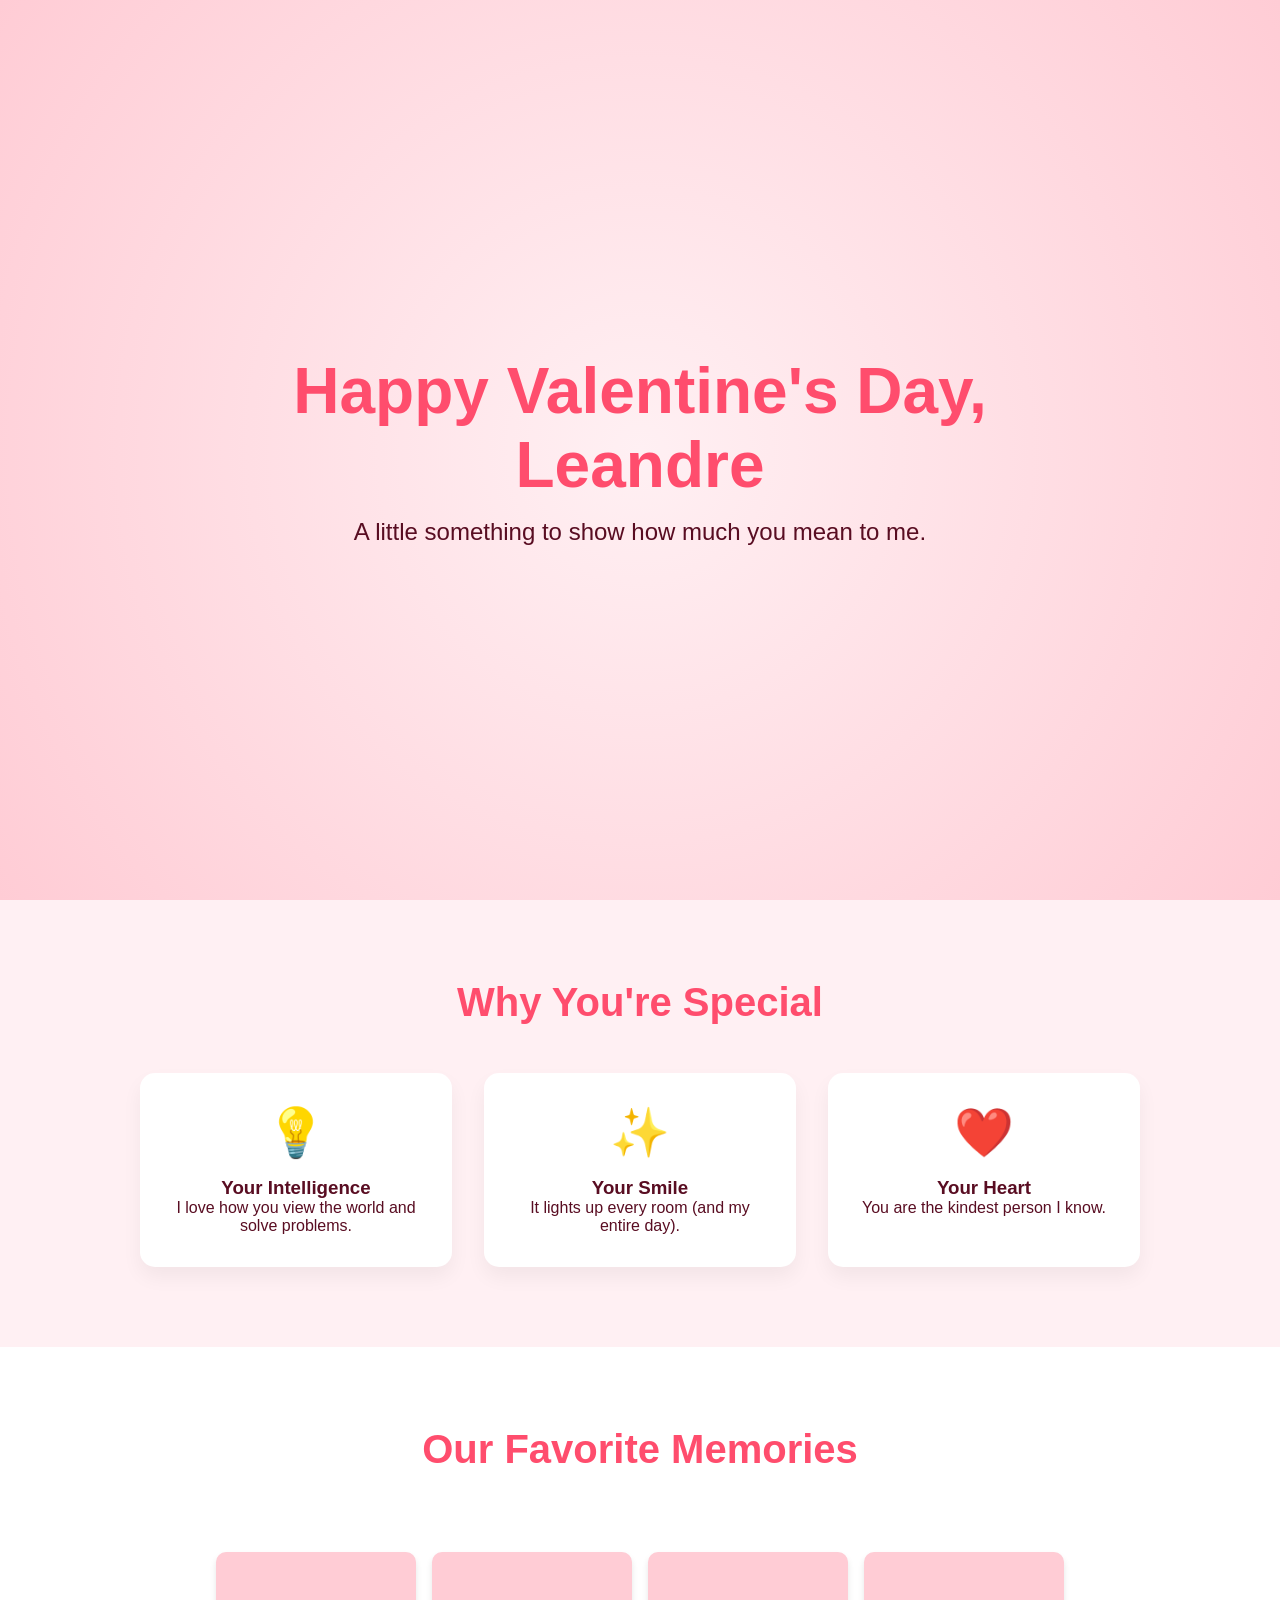
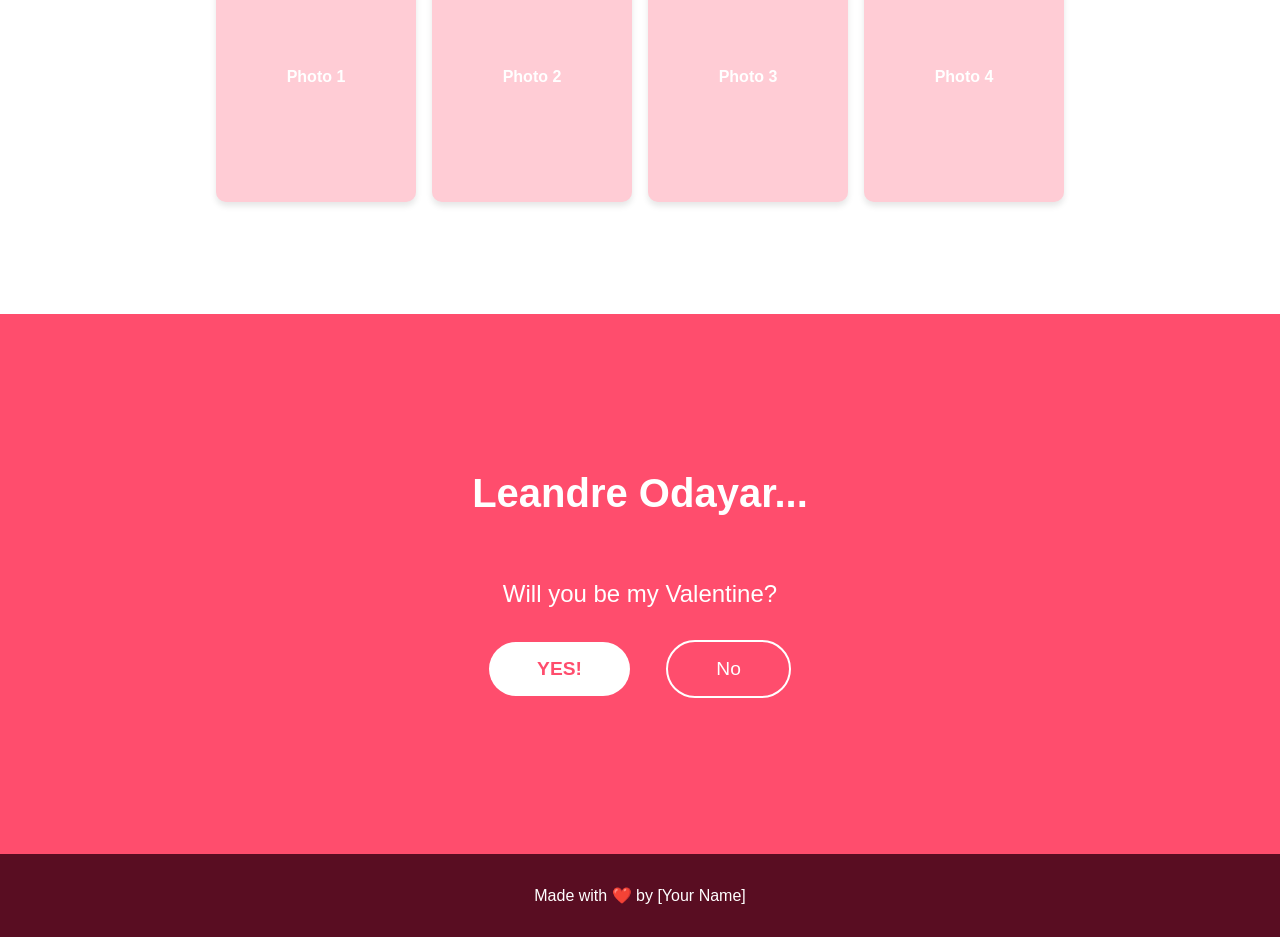
==== index.html @ 8514372b "Add files via upload" ====
<!DOCTYPE html>
<html lang="en">
<head>
    <meta charset="UTF-8">
    <meta name="viewport" content="width=device-width, initial-scale=1.0">
    <title>For Leandre</title>
    <style>
        :root {
            --primary: #ff4d6d;
            --secondary: #ff8fa3;
            --bg: #fff0f3;
            --text: #590d22;
            --card-bg: #ffffff;
        }

        * {
            margin: 0;
            padding: 0;
            box-sizing: border-box;
            font-family: 'Segoe UI', Tahoma, Geneva, Verdana, sans-serif;
        }

        body {
            background-color: var(--bg);
            color: var(--text);
            overflow-x: hidden;
        }

        /* --- Hero Section --- */
        header {
            height: 100vh;
            display: flex;
            flex-direction: column;
            justify-content: center;
            align-items: center;
            text-align: center;
            background: radial-gradient(circle at center, #fff0f3 0%, #ffccd5 100%);
            position: relative;
        }

        h1 {
            font-size: 4rem;
            color: var(--primary);
            margin-bottom: 1rem;
            animation: fadeInDown 1.5s ease;
        }

        .subtitle {
            font-size: 1.5rem;
            color: var(--text);
            opacity: 0;
            animation: fadeIn 2s ease 1s forwards;
        }

        /* --- Heart Animation --- */
        .floating-hearts {
            position: absolute;
            width: 100%;
            height: 100%;
            overflow: hidden;
            z-index: -1;
        }

        .heart {
            position: absolute;
            bottom: -10vh;
            color: var(--secondary);
            animation: floatUp 10s linear infinite;
            opacity: 0.6;
            font-size: 20px;
        }

        /* --- Reasons Section --- */
        .section {
            padding: 5rem 2rem;
            text-align: center;
        }

        h2 {
            font-size: 2.5rem;
            margin-bottom: 3rem;
            color: var(--primary);
        }

        .grid {
            display: grid;
            grid-template-columns: repeat(auto-fit, minmax(250px, 1fr));
            gap: 2rem;
            max-width: 1000px;
            margin: 0 auto;
        }

        .card {
            background: var(--card-bg);
            padding: 2rem;
            border-radius: 15px;
            box-shadow: 0 10px 20px rgba(0,0,0,0.05);
            transition: transform 0.3s ease;
        }

        .card:hover {
            transform: translateY(-10px);
        }

        .card-icon {
            font-size: 3rem;
            margin-bottom: 1rem;
        }

        /* --- Gallery Section --- */
        .gallery {
            display: flex;
            justify-content: center;
            gap: 1rem;
            flex-wrap: wrap;
            padding: 2rem;
        }

        .photo-placeholder {
            width: 200px;
            height: 250px;
            background-color: #ffccd5;
            border-radius: 10px;
            display: flex;
            align-items: center;
            justify-content: center;
            color: #fff;
            font-weight: bold;
            box-shadow: 0 4px 6px rgba(0,0,0,0.1);
        }

        /* --- Call to Action --- */
        .valentine-ask {
            height: 60vh;
            display: flex;
            flex-direction: column;
            justify-content: center;
            align-items: center;
            background-color: var(--primary);
            color: white;
        }

        .valentine-ask h2 {
            color: white;
        }

        .btn-group {
            margin-top: 2rem;
        }

        button {
            padding: 1rem 3rem;
            font-size: 1.2rem;
            border: none;
            border-radius: 50px;
            cursor: pointer;
            transition: all 0.3s ease;
            margin: 0 1rem;
        }

        .btn-yes {
            background-color: white;
            color: var(--primary);
            font-weight: bold;
        }

        .btn-yes:hover {
            transform: scale(1.1);
            box-shadow: 0 0 20px rgba(255,255,255,0.5);
        }

        .btn-no {
            background-color: transparent;
            border: 2px solid white;
            color: white;
        }

        /* --- Footer --- */
        footer {
            padding: 2rem;
            text-align: center;
            background-color: var(--text);
            color: white;
        }

        /* --- Animations --- */
        @keyframes fadeInDown {
            from { opacity: 0; transform: translateY(-20px); }
            to { opacity: 1; transform: translateY(0); }
        }
        @keyframes fadeIn {
            to { opacity: 1; }
        }
        @keyframes floatUp {
            0% { transform: translateY(0) rotate(0deg); opacity: 0.6; }
            100% { transform: translateY(-100vh) rotate(360deg); opacity: 0; }
        }
    </style>
</head>
<body>

    <header>
        <div class="floating-hearts" id="heartsContainer"></div>
        <h1>Happy Valentine's Day,<br>Leandre</h1>
        <p class="subtitle">A little something to show how much you mean to me.</p>
    </header>

    <section class="section">
        <h2>Why You're Special</h2>
        <div class="grid">
            <div class="card">
                <div class="card-icon">💡</div>
                <h3>Your Intelligence</h3>
                <p>I love how you view the world and solve problems.</p>
            </div>
            <div class="card">
                <div class="card-icon">✨</div>
                <h3>Your Smile</h3>
                <p>It lights up every room (and my entire day).</p>
            </div>
            <div class="card">
                <div class="card-icon">❤️</div>
                <h3>Your Heart</h3>
                <p>You are the kindest person I know.</p>
            </div>
        </div>
    </section>

    <section class="section" style="background-color: #fff;">
        <h2>Our Favorite Memories</h2>
        <div class="gallery">
            <div class="photo-placeholder">Photo 1</div>
            <div class="photo-placeholder">Photo 2</div>
            <div class="photo-placeholder">Photo 3</div>
            <div class="photo-placeholder">Photo 4</div>
        </div>
    </section>

    <section class="valentine-ask">
        <h2>Leandre Odayar...</h2>
        <p style="font-size: 1.5rem; margin-top: 1rem;">Will you be my Valentine?</p>
        <div class="btn-group">
            <button class="btn-yes" onclick="celebrate()">YES!</button>
            <button class="btn-no" id="noBtn" onmouseover="moveButton()">No</button>
        </div>
    </section>

    <footer>
        <p>Made with ❤️ by [Your Name]</p>
    </footer>

    <script>
        // Generate Floating Hearts
        function createHearts() {
            const container = document.getElementById('heartsContainer');
            for(let i = 0; i < 20; i++) {
                const heart = document.createElement('div');
                heart.innerHTML = '❤';
                heart.className = 'heart';
                heart.style.left = Math.random() * 100 + 'vw';
                heart.style.animationDuration = (Math.random() * 5 + 5) + 's';
                heart.style.fontSize = (Math.random() * 20 + 10) + 'px';
                container.appendChild(heart);
            }
        }

        // Playful "No" button interaction
        function moveButton() {
            const btn = document.getElementById('noBtn');
            const x = Math.random() * (window.innerWidth - btn.offsetWidth);
            const y = Math.random() * (window.innerHeight - btn.offsetHeight);
            btn.style.position = 'absolute';
            btn.style.left = x + 'px';
            btn.style.top = y + 'px';
        }

        // Celebration on "Yes"
        function celebrate() {
            alert("I knew you'd say yes! ❤️ I love you!");
            // You could redirect here or play a song
            document.querySelector('.valentine-ask').style.backgroundColor = '#ff4d6d';
            document.querySelector('.valentine-ask h2').innerHTML = "See you soon! ❤️";
        }

        window.onload = createHearts;
    </script>
</body>
</html>
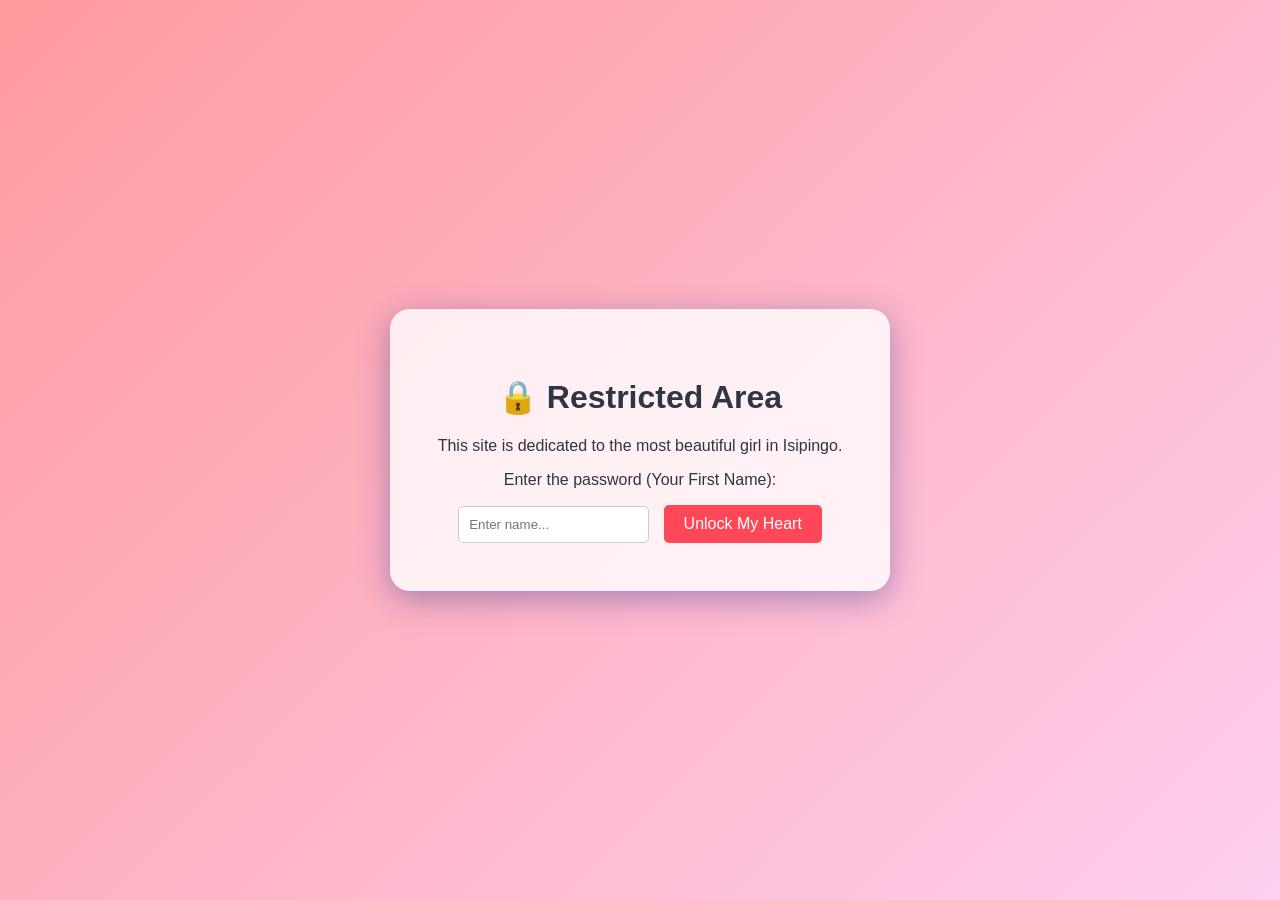
==== commit 00c58fd5: "Update index.html" ====
--- a/index.html
+++ b/index.html
@@ -4,285 +4,19 @@
     <meta charset="UTF-8">
     <meta name="viewport" content="width=device-width, initial-scale=1.0">
     <title>For Leandre</title>
-    <style>
-        :root {
-            --primary: #ff4d6d;
-            --secondary: #ff8fa3;
-            --bg: #fff0f3;
-            --text: #590d22;
-            --card-bg: #ffffff;
-        }
+    <link rel="stylesheet" href="css/style.css">
+</head>
+<body class="login-body">
+    <div class="login-container">
+        <h1>🔒 Restricted Area</h1>
+        <p>This site is dedicated to the most beautiful girl in Isipingo.</p>
+        <p>Enter the password (Your First Name):</p>
+        
+        <input type="text" id="passwordInput" placeholder="Enter name...">
+        <button onclick="checkPassword()">Unlock My Heart</button>
+        <p id="error-msg" class="hidden">Incorrect! Are you really her? 🤨</p>
+    </div>
 
-        * {
-            margin: 0;
-            padding: 0;
-            box-sizing: border-box;
-            font-family: 'Segoe UI', Tahoma, Geneva, Verdana, sans-serif;
-        }
-
-        body {
-            background-color: var(--bg);
-            color: var(--text);
-            overflow-x: hidden;
-        }
-
-        /* --- Hero Section --- */
-        header {
-            height: 100vh;
-            display: flex;
-            flex-direction: column;
-            justify-content: center;
-            align-items: center;
-            text-align: center;
-            background: radial-gradient(circle at center, #fff0f3 0%, #ffccd5 100%);
-            position: relative;
-        }
-
-        h1 {
-            font-size: 4rem;
-            color: var(--primary);
-            margin-bottom: 1rem;
-            animation: fadeInDown 1.5s ease;
-        }
-
-        .subtitle {
-            font-size: 1.5rem;
-            color: var(--text);
-            opacity: 0;
-            animation: fadeIn 2s ease 1s forwards;
-        }
-
-        /* --- Heart Animation --- */
-        .floating-hearts {
-            position: absolute;
-            width: 100%;
-            height: 100%;
-            overflow: hidden;
-            z-index: -1;
-        }
-
-        .heart {
-            position: absolute;
-            bottom: -10vh;
-            color: var(--secondary);
-            animation: floatUp 10s linear infinite;
-            opacity: 0.6;
-            font-size: 20px;
-        }
-
-        /* --- Reasons Section --- */
-        .section {
-            padding: 5rem 2rem;
-            text-align: center;
-        }
-
-        h2 {
-            font-size: 2.5rem;
-            margin-bottom: 3rem;
-            color: var(--primary);
-        }
-
-        .grid {
-            display: grid;
-            grid-template-columns: repeat(auto-fit, minmax(250px, 1fr));
-            gap: 2rem;
-            max-width: 1000px;
-            margin: 0 auto;
-        }
-
-        .card {
-            background: var(--card-bg);
-            padding: 2rem;
-            border-radius: 15px;
-            box-shadow: 0 10px 20px rgba(0,0,0,0.05);
-            transition: transform 0.3s ease;
-        }
-
-        .card:hover {
-            transform: translateY(-10px);
-        }
-
-        .card-icon {
-            font-size: 3rem;
-            margin-bottom: 1rem;
-        }
-
-        /* --- Gallery Section --- */
-        .gallery {
-            display: flex;
-            justify-content: center;
-            gap: 1rem;
-            flex-wrap: wrap;
-            padding: 2rem;
-        }
-
-        .photo-placeholder {
-            width: 200px;
-            height: 250px;
-            background-color: #ffccd5;
-            border-radius: 10px;
-            display: flex;
-            align-items: center;
-            justify-content: center;
-            color: #fff;
-            font-weight: bold;
-            box-shadow: 0 4px 6px rgba(0,0,0,0.1);
-        }
-
-        /* --- Call to Action --- */
-        .valentine-ask {
-            height: 60vh;
-            display: flex;
-            flex-direction: column;
-            justify-content: center;
-            align-items: center;
-            background-color: var(--primary);
-            color: white;
-        }
-
-        .valentine-ask h2 {
-            color: white;
-        }
-
-        .btn-group {
-            margin-top: 2rem;
-        }
-
-        button {
-            padding: 1rem 3rem;
-            font-size: 1.2rem;
-            border: none;
-            border-radius: 50px;
-            cursor: pointer;
-            transition: all 0.3s ease;
-            margin: 0 1rem;
-        }
-
-        .btn-yes {
-            background-color: white;
-            color: var(--primary);
-            font-weight: bold;
-        }
-
-        .btn-yes:hover {
-            transform: scale(1.1);
-            box-shadow: 0 0 20px rgba(255,255,255,0.5);
-        }
-
-        .btn-no {
-            background-color: transparent;
-            border: 2px solid white;
-            color: white;
-        }
-
-        /* --- Footer --- */
-        footer {
-            padding: 2rem;
-            text-align: center;
-            background-color: var(--text);
-            color: white;
-        }
-
-        /* --- Animations --- */
-        @keyframes fadeInDown {
-            from { opacity: 0; transform: translateY(-20px); }
-            to { opacity: 1; transform: translateY(0); }
-        }
-        @keyframes fadeIn {
-            to { opacity: 1; }
-        }
-        @keyframes floatUp {
-            0% { transform: translateY(0) rotate(0deg); opacity: 0.6; }
-            100% { transform: translateY(-100vh) rotate(360deg); opacity: 0; }
-        }
-    </style>
-</head>
-<body>
-
-    <header>
-        <div class="floating-hearts" id="heartsContainer"></div>
-        <h1>Happy Valentine's Day,<br>Leandre</h1>
-        <p class="subtitle">A little something to show how much you mean to me.</p>
-    </header>
-
-    <section class="section">
-        <h2>Why You're Special</h2>
-        <div class="grid">
-            <div class="card">
-                <div class="card-icon">💡</div>
-                <h3>Your Intelligence</h3>
-                <p>I love how you view the world and solve problems.</p>
-            </div>
-            <div class="card">
-                <div class="card-icon">✨</div>
-                <h3>Your Smile</h3>
-                <p>It lights up every room (and my entire day).</p>
-            </div>
-            <div class="card">
-                <div class="card-icon">❤️</div>
-                <h3>Your Heart</h3>
-                <p>You are the kindest person I know.</p>
-            </div>
-        </div>
-    </section>
-
-    <section class="section" style="background-color: #fff;">
-        <h2>Our Favorite Memories</h2>
-        <div class="gallery">
-            <div class="photo-placeholder">Photo 1</div>
-            <div class="photo-placeholder">Photo 2</div>
-            <div class="photo-placeholder">Photo 3</div>
-            <div class="photo-placeholder">Photo 4</div>
-        </div>
-    </section>
-
-    <section class="valentine-ask">
-        <h2>Leandre Odayar...</h2>
-        <p style="font-size: 1.5rem; margin-top: 1rem;">Will you be my Valentine?</p>
-        <div class="btn-group">
-            <button class="btn-yes" onclick="celebrate()">YES!</button>
-            <button class="btn-no" id="noBtn" onmouseover="moveButton()">No</button>
-        </div>
-    </section>
-
-    <footer>
-        <p>Made with ❤️ by [Your Name]</p>
-    </footer>
-
-    <script>
-        // Generate Floating Hearts
-        function createHearts() {
-            const container = document.getElementById('heartsContainer');
-            for(let i = 0; i < 20; i++) {
-                const heart = document.createElement('div');
-                heart.innerHTML = '❤';
-                heart.className = 'heart';
-                heart.style.left = Math.random() * 100 + 'vw';
-                heart.style.animationDuration = (Math.random() * 5 + 5) + 's';
-                heart.style.fontSize = (Math.random() * 20 + 10) + 'px';
-                container.appendChild(heart);
-            }
-        }
-
-        // Playful "No" button interaction
-        function moveButton() {
-            const btn = document.getElementById('noBtn');
-            const x = Math.random() * (window.innerWidth - btn.offsetWidth);
-            const y = Math.random() * (window.innerHeight - btn.offsetHeight);
-            btn.style.position = 'absolute';
-            btn.style.left = x + 'px';
-            btn.style.top = y + 'px';
-        }
-
-        // Celebration on "Yes"
-        function celebrate() {
-            alert("I knew you'd say yes! ❤️ I love you!");
-            // You could redirect here or play a song
-            document.querySelector('.valentine-ask').style.backgroundColor = '#ff4d6d';
-            document.querySelector('.valentine-ask h2').innerHTML = "See you soon! ❤️";
-        }
-
-        window.onload = createHearts;
-    </script>
+    <script src="js/script.js"></script>
 </body>
-</html>+</html>
--- a/css/style.css
+++ b/css/style.css
@@ -0,0 +1,77 @@
+:root {
+    --primary: #ff4757;
+    --dark: #2f3542;
+    --light: #f1f2f6;
+    --glass: rgba(255, 255, 255, 0.8);
+}
+
+body {
+    margin: 0;
+    font-family: 'Segoe UI', sans-serif;
+    background: linear-gradient(135deg, #ff9a9e 0%, #fecfef 100%);
+    color: var(--dark);
+    min-height: 100vh;
+    overflow-x: hidden;
+}
+
+/* Login Page Styles */
+.login-body {
+    display: flex;
+    justify-content: center;
+    align-items: center;
+    height: 100vh;
+}
+
+.login-container {
+    background: var(--glass);
+    padding: 3rem;
+    border-radius: 20px;
+    box-shadow: 0 8px 32px 0 rgba(31, 38, 135, 0.37);
+    text-align: center;
+    backdrop-filter: blur(4px);
+}
+
+input {
+    padding: 10px;
+    border-radius: 5px;
+    border: 1px solid #ccc;
+    margin-right: 10px;
+}
+
+/* Main Page Styles */
+.hero {
+    height: 100vh;
+    display: flex;
+    flex-direction: column;
+    justify-content: center;
+    align-items: center;
+    text-align: center;
+}
+
+.headline { font-size: 4rem; color: #fff; text-shadow: 2px 2px 10px rgba(0,0,0,0.2); }
+.sub-headline { font-size: 1.5rem; color: #fff; }
+
+.container { padding: 4rem 2rem; max-width: 800px; margin: 0 auto; }
+.section-title { text-align: center; font-size: 2.5rem; color: var(--primary); margin-bottom: 2rem; }
+
+/* Timeline */
+.timeline { position: relative; max-width: 1200px; margin: 0 auto; }
+.timeline::after {
+    content: ''; position: absolute; width: 6px; background-color: #fff; top: 0; bottom: 0; left: 50%; margin-left: -3px;
+}
+.timeline-item { padding: 10px 40px; position: relative; background-color: inherit; width: 50%; box-sizing: border-box; }
+.left { left: -50px; }
+.right { left: 50%; }
+.content { padding: 20px 30px; background-color: white; position: relative; border-radius: 6px; box-shadow: 0 4px 15px rgba(0,0,0,0.1); }
+
+/* Gallery */
+.gallery-grid { display: grid; grid-template-columns: repeat(auto-fit, minmax(200px, 1fr)); gap: 1rem; }
+.photo { width: 100%; border-radius: 10px; transition: transform 0.3s; }
+.photo:hover { transform: scale(1.05); }
+
+/* Buttons */
+button { padding: 10px 20px; cursor: pointer; background: var(--primary); color: white; border: none; border-radius: 5px; font-size: 1rem; }
+.hidden { display: none; }
+.final-ask { text-align: center; padding: 5rem 0; background: white; }
+.yes-btn { background: #2ed573; font-size: 1.5rem; padding: 15px 30px; margin: 10px; }
+.no-btn { background: #ff4757; font-size: 1rem; padding: 15px 30px; position: relative; }
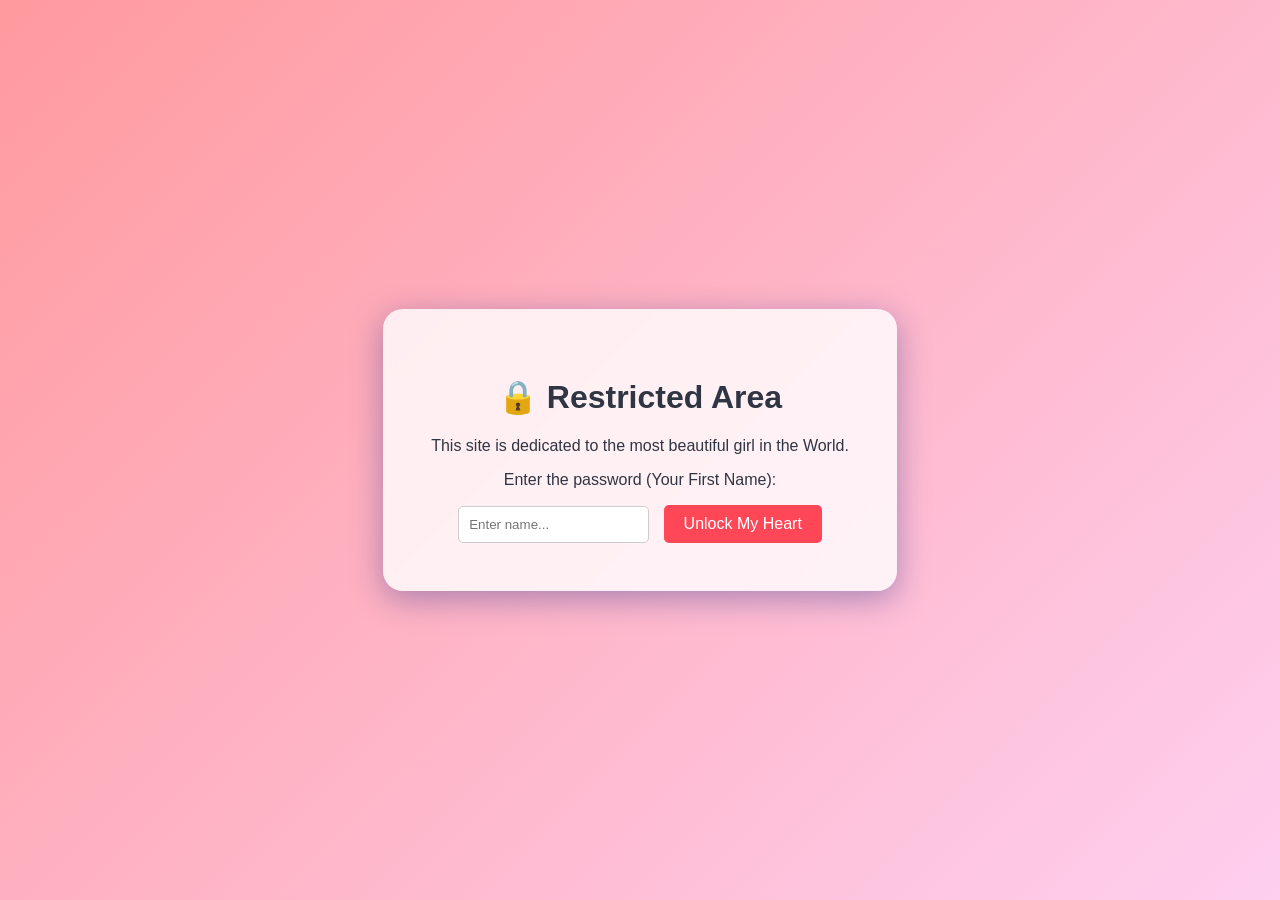
==== commit 0d572149: "Update index.html changed some text" ====
--- a/index.html
+++ b/index.html
@@ -9,7 +9,7 @@
 <body class="login-body">
     <div class="login-container">
         <h1>🔒 Restricted Area</h1>
-        <p>This site is dedicated to the most beautiful girl in Isipingo.</p>
+        <p>This site is dedicated to the most beautiful girl in the World.</p>
         <p>Enter the password (Your First Name):</p>
         
         <input type="text" id="passwordInput" placeholder="Enter name...">
@@ -19,4 +19,5 @@
 
     <script src="js/script.js"></script>
 </body>
+
 </html>
